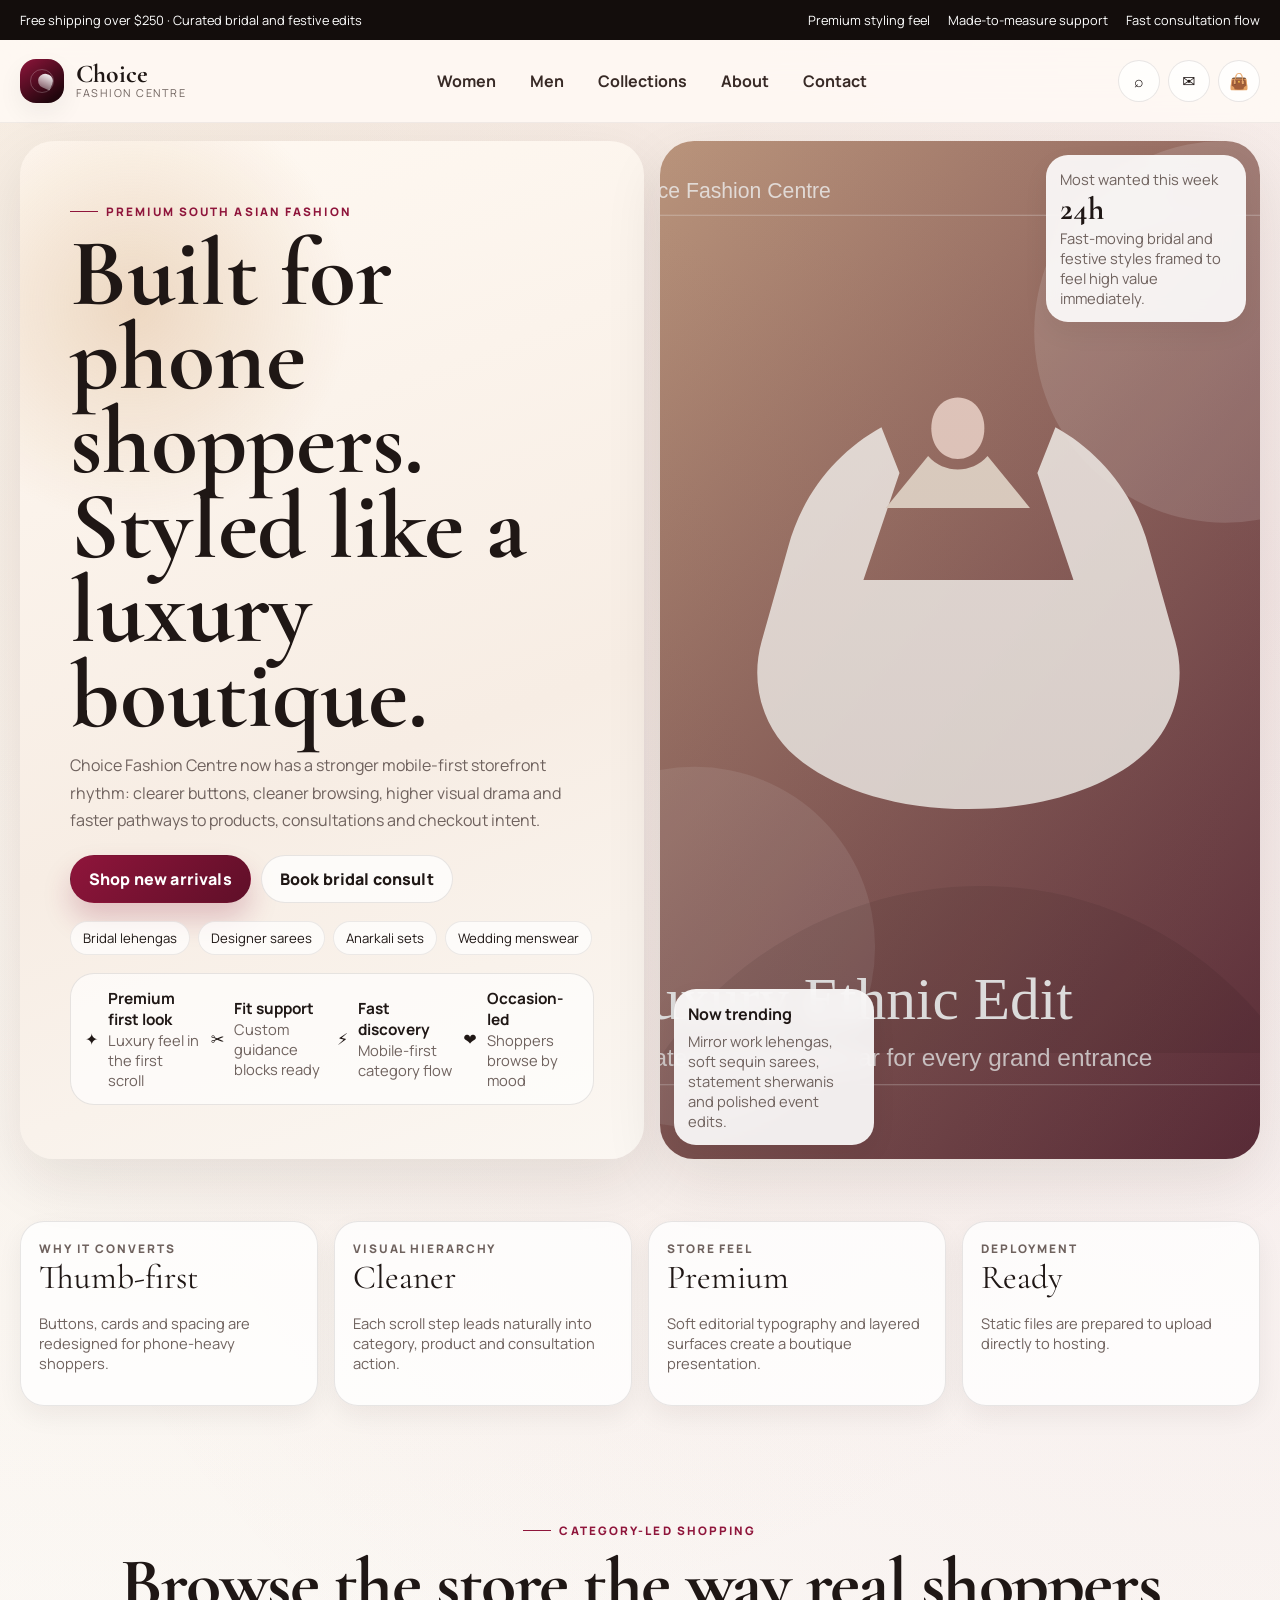
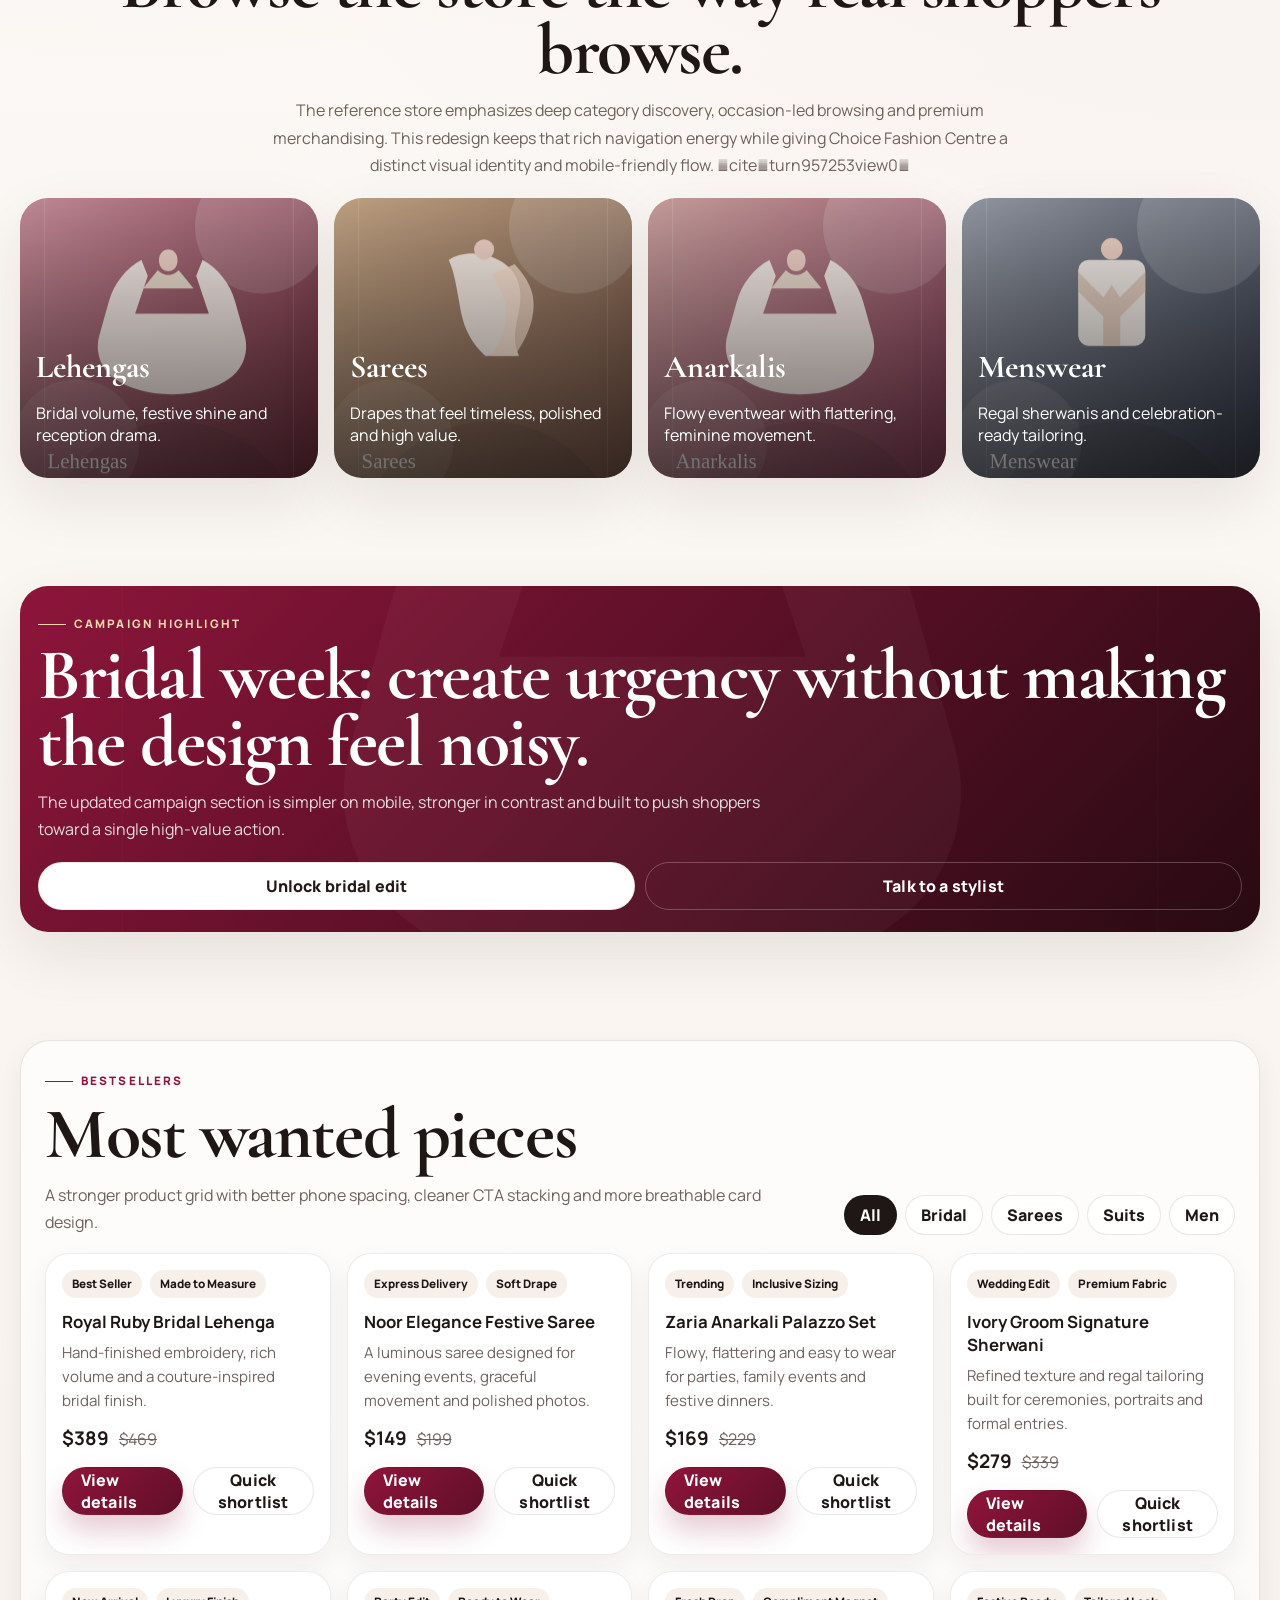
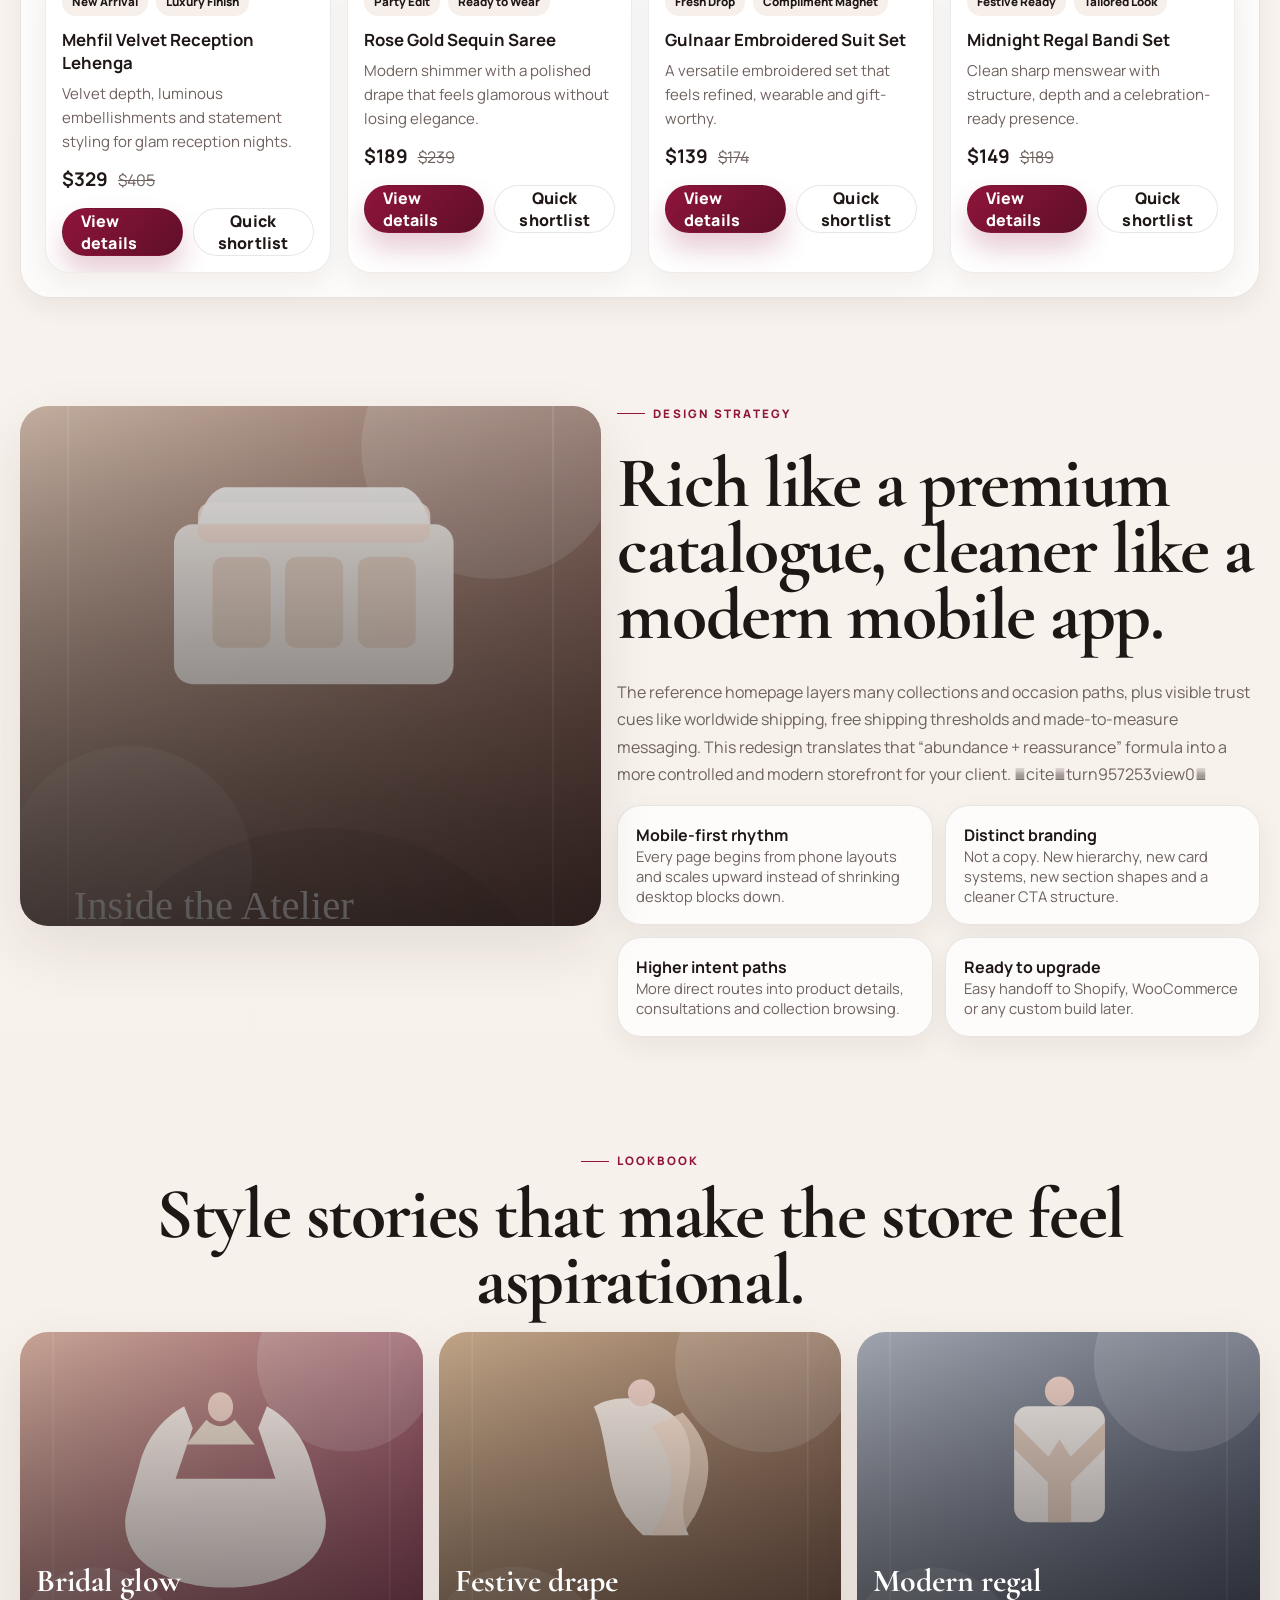
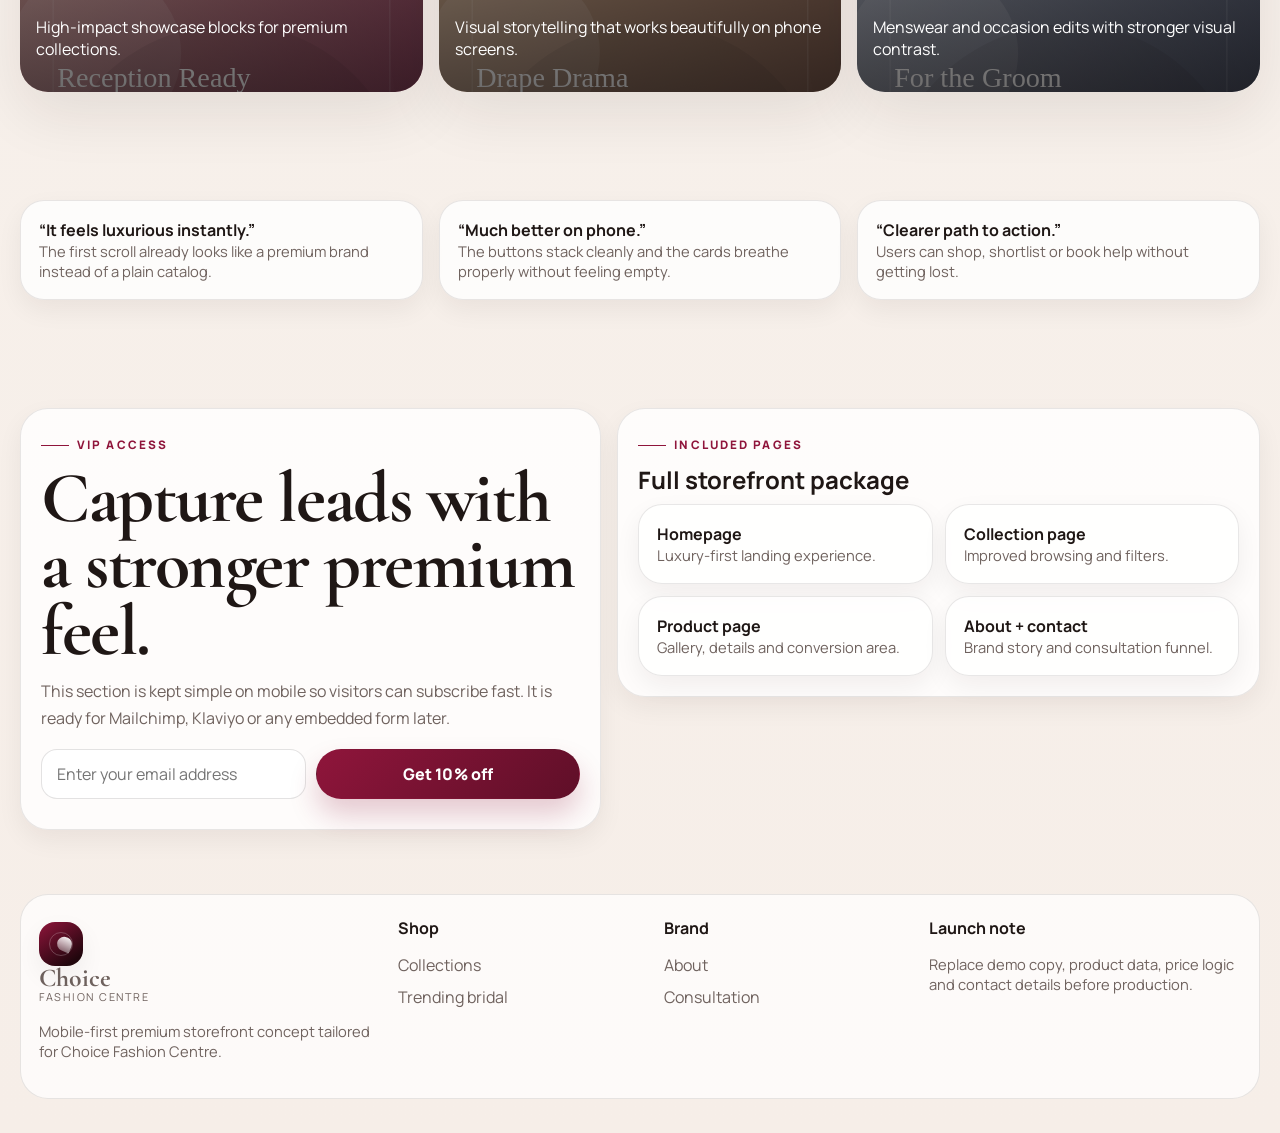
==== index.html @ cd20da33 "Add files via upload Initial layout" ====
<!DOCTYPE html>
<html lang="en">
<head>
  <meta charset="UTF-8">
  <meta name="viewport" content="width=device-width, initial-scale=1.0">
  <title>Choice Fashion Centre | Premium Occasion Wear</title>
  <meta name="description" content="Choice Fashion Centre premium mobile-first fashion storefront for bridal, festive, saree and menswear shopping.">
  <link rel="preconnect" href="https://fonts.googleapis.com">
  <link rel="preconnect" href="https://fonts.gstatic.com" crossorigin>
  <link href="https://fonts.googleapis.com/css2?family=Cormorant+Garamond:wght@500;600;700&family=Manrope:wght@400;500;700;800&display=swap" rel="stylesheet">
  <link rel="stylesheet" href="assets/css/styles.css">
</head>
<body>
  <div class="topbar">
    <div class="container topbar-inner">
      <div>Free shipping over $250 · Curated bridal and festive edits</div>
      <div class="topbar-items"><span>Premium styling feel</span><span>Made-to-measure support</span><span>Fast consultation flow</span></div>
    </div>
  </div>

  <header class="site-header">
    <div class="container navbar">
      <a class="brand" href="index.html">
        <div class="brand-mark"></div>
        <div class="brand-text"><strong>Choice</strong><span>Fashion Centre</span></div>
      </a>

      <nav class="nav-links">
        <div class="nav-item"><a href="pages/shop.html">Women</a></div>
        <div class="nav-item"><a href="pages/shop.html">Men</a></div>
        <div class="nav-item"><a href="pages/shop.html">Collections</a></div>
        <div class="nav-item"><a href="pages/about.html">About</a></div>
        <div class="nav-item"><a href="pages/contact.html">Contact</a></div>
      </nav>

      <div class="header-actions">
        <div class="header-desktop-actions">
          <a class="icon-btn" href="pages/shop.html" aria-label="Search">⌕</a>
          <a class="icon-btn" href="pages/contact.html" aria-label="Contact">✉</a>
          <a class="icon-btn" href="pages/shop.html" aria-label="Bag">👜</a>
        </div>
        <button class="icon-btn mobile-toggle" data-mobile-toggle aria-label="Menu">☰</button>
      </div>
    </div>
  </header>

  <div class="mobile-panel" data-mobile-panel>
    <div class="mobile-sheet">
      <div style="display:flex;justify-content:space-between;align-items:center;gap:12px;">
        <div class="brand-text"><strong>Choice</strong><span>Fashion Centre</span></div>
        <button class="icon-btn" data-mobile-close aria-label="Close">✕</button>
      </div>
      <a href="pages/shop.html">Shop all collections</a>
      <a href="pages/product.html?product=royal-ruby-lehenga">Trending bridal</a>
      <a href="pages/product.html?product=ivory-groom-sherwani">Menswear edit</a>
      <a href="pages/about.html">Our story</a>
      <a href="pages/contact.html">Book consultation</a>
      <div class="mobile-cta"><a class="btn btn-primary" href="pages/contact.html" style="width:100%;">Get styling help</a></div>
    </div>
  </div>

  <main>
    <section class="hero">
      <div class="container hero-wrap">
        <div class="hero-copy">
          <div class="eyebrow">Premium South Asian fashion</div>
          <h1>Built for phone shoppers. Styled like a luxury boutique.</h1>
          <p>Choice Fashion Centre now has a stronger mobile-first storefront rhythm: clearer buttons, cleaner browsing, higher visual drama and faster pathways to products, consultations and checkout intent.</p>
          <div class="hero-actions">
            <a class="btn btn-primary" href="pages/shop.html">Shop new arrivals</a>
            <a class="btn btn-secondary" href="pages/contact.html">Book bridal consult</a>
          </div>
          <div class="hero-tags">
            <span class="pill">Bridal lehengas</span>
            <span class="pill">Designer sarees</span>
            <span class="pill">Anarkali sets</span>
            <span class="pill">Wedding menswear</span>
          </div>
          <div class="trust-bar">
            <div class="trust-item"><div>✦</div><div><strong>Premium first look</strong><div class="small">Luxury feel in the first scroll</div></div></div>
            <div class="trust-item"><div>✂</div><div><strong>Fit support</strong><div class="small">Custom guidance blocks ready</div></div></div>
            <div class="trust-item"><div>⚡</div><div><strong>Fast discovery</strong><div class="small">Mobile-first category flow</div></div></div>
            <div class="trust-item"><div>❤</div><div><strong>Occasion-led</strong><div class="small">Shoppers browse by mood</div></div></div>
          </div>
        </div>

        <div class="hero-media">
          <div class="hero-floating float-right">
            <div class="small">Most wanted this week</div>
            <div class="kpi">24h</div>
            <div class="small">Fast-moving bridal and festive styles framed to feel high value immediately.</div>
          </div>
          <div class="hero-floating float-left">
            <strong>Now trending</strong>
            <div class="small" style="margin-top:6px;">Mirror work lehengas, soft sequin sarees, statement sherwanis and polished event edits.</div>
          </div>
        </div>
      </div>
    </section>

    <section class="section">
      <div class="container stats-grid">
        <article class="stat-card"><div class="label">Why it converts</div><div class="stat-value">Thumb-first</div><p class="small">Buttons, cards and spacing are redesigned for phone-heavy shoppers.</p></article>
        <article class="stat-card"><div class="label">Visual hierarchy</div><div class="stat-value">Cleaner</div><p class="small">Each scroll step leads naturally into category, product and consultation action.</p></article>
        <article class="stat-card"><div class="label">Store feel</div><div class="stat-value">Premium</div><p class="small">Soft editorial typography and layered surfaces create a boutique presentation.</p></article>
        <article class="stat-card"><div class="label">Deployment</div><div class="stat-value">Ready</div><p class="small">Static files are prepared to upload directly to hosting.</p></article>
      </div>
    </section>

    <section class="section">
      <div class="container center">
        <div class="eyebrow">Category-led shopping</div>
        <h2 class="section-title">Browse the store the way real shoppers browse.</h2>
        <p class="section-copy" style="margin-inline:auto;">The reference store emphasizes deep category discovery, occasion-led browsing and premium merchandising. This redesign keeps that rich navigation energy while giving Choice Fashion Centre a distinct visual identity and mobile-friendly flow. citeturn957253view0</p>
      </div>
      <div class="container category-grid" style="margin-top:18px;">
        <a class="category-card category-a" href="pages/product.html?product=royal-ruby-lehenga"><div class="overlay"></div><div class="content"><h3>Lehengas</h3><p>Bridal volume, festive shine and reception drama.</p></div></a>
        <a class="category-card category-b" href="pages/product.html?product=noor-elegance-saree"><div class="overlay"></div><div class="content"><h3>Sarees</h3><p>Drapes that feel timeless, polished and high value.</p></div></a>
        <a class="category-card category-c" href="pages/product.html?product=zaria-anarkali-set"><div class="overlay"></div><div class="content"><h3>Anarkalis</h3><p>Flowy eventwear with flattering, feminine movement.</p></div></a>
        <a class="category-card category-d" href="pages/product.html?product=ivory-groom-sherwani"><div class="overlay"></div><div class="content"><h3>Menswear</h3><p>Regal sherwanis and celebration-ready tailoring.</p></div></a>
      </div>
    </section>

    <section class="section">
      <div class="container promo-panel">
        <div class="eyebrow" style="color:#f4d6b1;">Campaign highlight</div>
        <h2 class="section-title">Bridal week: create urgency without making the design feel noisy.</h2>
        <p class="section-copy" style="color:rgba(255,255,255,.84);">The updated campaign section is simpler on mobile, stronger in contrast and built to push shoppers toward a single high-value action.</p>
        <div class="promo-actions">
          <a class="btn btn-secondary" href="pages/shop.html" style="background:#fff;color:#231815;">Unlock bridal edit</a>
          <a class="btn btn-ghost" href="pages/contact.html" style="border-color:rgba(255,255,255,.24);color:#fff;">Talk to a stylist</a>
        </div>
      </div>
    </section>

    <section class="section">
      <div class="container product-shell">
        <div class="product-toolbar">
          <div>
            <div class="eyebrow">Bestsellers</div>
            <h2 class="section-title">Most wanted pieces</h2>
            <p class="section-copy">A stronger product grid with better phone spacing, cleaner CTA stacking and more breathable card design.</p>
          </div>
          <div class="tabs">
            <button class="tab-btn active" data-tab="all">All</button>
            <button class="tab-btn" data-tab="bridal">Bridal</button>
            <button class="tab-btn" data-tab="sarees">Sarees</button>
            <button class="tab-btn" data-tab="salwar">Suits</button>
            <button class="tab-btn" data-tab="mens">Men</button>
          </div>
        </div>
        <div class="product-grid" data-product-grid></div>
      </div>
    </section>

    <section class="section">
      <div class="container story-grid">
        <div class="story-media"></div>
        <div class="story-copy">
          <div class="eyebrow">Design strategy</div>
          <h2 class="section-title">Rich like a premium catalogue, cleaner like a modern mobile app.</h2>
          <p class="section-copy">The reference homepage layers many collections and occasion paths, plus visible trust cues like worldwide shipping, free shipping thresholds and made-to-measure messaging. This redesign translates that “abundance + reassurance” formula into a more controlled and modern storefront for your client. citeturn957253view0</p>
          <div class="feature-list">
            <div class="feature-card"><strong>Mobile-first rhythm</strong><p class="small">Every page begins from phone layouts and scales upward instead of shrinking desktop blocks down.</p></div>
            <div class="feature-card"><strong>Distinct branding</strong><p class="small">Not a copy. New hierarchy, new card systems, new section shapes and a cleaner CTA structure.</p></div>
            <div class="feature-card"><strong>Higher intent paths</strong><p class="small">More direct routes into product details, consultations and collection browsing.</p></div>
            <div class="feature-card"><strong>Ready to upgrade</strong><p class="small">Easy handoff to Shopify, WooCommerce or any custom build later.</p></div>
          </div>
        </div>
      </div>
    </section>

    <section class="section">
      <div class="container center">
        <div class="eyebrow">Lookbook</div>
        <h2 class="section-title">Style stories that make the store feel aspirational.</h2>
      </div>
      <div class="container lookbook-grid" style="margin-top:18px;">
        <div class="lookbook-card lb-1"><div class="content"><h3>Bridal glow</h3><p>High-impact showcase blocks for premium collections.</p></div></div>
        <div class="lookbook-card lb-2"><div class="content"><h3>Festive drape</h3><p>Visual storytelling that works beautifully on phone screens.</p></div></div>
        <div class="lookbook-card lb-3"><div class="content"><h3>Modern regal</h3><p>Menswear and occasion edits with stronger visual contrast.</p></div></div>
      </div>
    </section>

    <section class="section">
      <div class="container testimonial-grid">
        <article class="testimonial"><strong>“It feels luxurious instantly.”</strong><p class="small">The first scroll already looks like a premium brand instead of a plain catalog.</p></article>
        <article class="testimonial"><strong>“Much better on phone.”</strong><p class="small">The buttons stack cleanly and the cards breathe properly without feeling empty.</p></article>
        <article class="testimonial"><strong>“Clearer path to action.”</strong><p class="small">Users can shop, shortlist or book help without getting lost.</p></article>
      </div>
    </section>

    <section class="section">
      <div class="container newsletter">
        <div class="newsletter-card">
          <div class="eyebrow">VIP access</div>
          <h2 class="section-title">Capture leads with a stronger premium feel.</h2>
          <p class="section-copy">This section is kept simple on mobile so visitors can subscribe fast. It is ready for Mailchimp, Klaviyo or any embedded form later.</p>
          <form class="input-row" data-fake-submit style="margin-top:16px;">
            <input type="email" placeholder="Enter your email address">
            <button class="btn btn-primary" type="submit">Get 10% off</button>
            <div class="small" data-note></div>
          </form>
        </div>
        <div class="contact-card">
          <div class="eyebrow">Included pages</div>
          <h3 style="font-size:1.5rem;margin:10px 0 8px;">Full storefront package</h3>
          <div class="feature-list">
            <div class="feature-card"><strong>Homepage</strong><p class="small">Luxury-first landing experience.</p></div>
            <div class="feature-card"><strong>Collection page</strong><p class="small">Improved browsing and filters.</p></div>
            <div class="feature-card"><strong>Product page</strong><p class="small">Gallery, details and conversion area.</p></div>
            <div class="feature-card"><strong>About + contact</strong><p class="small">Brand story and consultation funnel.</p></div>
          </div>
        </div>
      </div>
    </section>
  </main>

  <footer class="footer">
    <div class="container footer-shell">
      <div class="footer-grid">
        <div>
          <a class="brand" href="index.html"><div class="brand-mark"></div><div class="brand-text"><strong>Choice</strong><span>Fashion Centre</span></div></a>
          <p class="small" style="margin-top:12px;">Mobile-first premium storefront concept tailored for Choice Fashion Centre.</p>
        </div>
        <div><h4>Shop</h4><a href="pages/shop.html">Collections</a><a href="pages/product.html?product=royal-ruby-lehenga">Trending bridal</a></div>
        <div><h4>Brand</h4><a href="pages/about.html">About</a><a href="pages/contact.html">Consultation</a></div>
        <div><h4>Launch note</h4><p class="small">Replace demo copy, product data, price logic and contact details before production.</p></div>
      </div>
    </div>
  </footer>

  <nav class="mobile-bottom-nav">
    <a href="index.html" class="active"><span>⌂</span><span>Home</span></a>
    <a href="pages/shop.html"><span>◫</span><span>Shop</span></a>
    <a href="pages/contact.html"><span>✉</span><span>Consult</span></a>
    <a href="pages/product.html?product=royal-ruby-lehenga"><span>♡</span><span>Trending</span></a>
  </nav>

  <script src="assets/js/app.js"></script>
</body>
</html>
---- assets/css/styles.css ----
:root {
  --bg: #f8f3ee;
  --bg-2: #fffdfa;
  --paper: rgba(255,255,255,0.82);
  --paper-strong: #ffffff;
  --text: #1f1715;
  --muted: #6f625e;
  --line: rgba(31,23,21,0.1);
  --line-strong: rgba(31,23,21,0.16);
  --accent: #8f153b;
  --accent-deep: #5f0f28;
  --gold: #c58b4f;
  --gold-soft: #f3e3d1;
  --dark: #130d0c;
  --success: #1a7a55;
  --shadow: 0 22px 60px rgba(28, 18, 14, 0.09);
  --shadow-soft: 0 10px 26px rgba(28, 18, 14, 0.06);
  --radius: 28px;
  --radius-lg: 34px;
  --radius-sm: 18px;
  --container: 1240px;
}

* { box-sizing: border-box; }
html { scroll-behavior: smooth; }
body {
  margin: 0;
  font-family: 'Manrope', system-ui, sans-serif;
  color: var(--text);
  background:
    radial-gradient(circle at 10% 0%, rgba(197, 139, 79, 0.16), transparent 28%),
    radial-gradient(circle at 100% 10%, rgba(143, 21, 59, 0.08), transparent 26%),
    linear-gradient(180deg, #fffefc 0%, var(--bg) 52%, #f6eee8 100%);
}
a { color: inherit; text-decoration: none; }
img { max-width: 100%; display: block; }
button, input, select, textarea { font: inherit; }
button { color: inherit; }
input, select, textarea { outline: none; }

.container {
  width: min(calc(100% - 24px), var(--container));
  margin: 0 auto;
}
.section { padding: 28px 0; }
.page-hero { padding: 18px 0 32px; }
.page-shell { display: grid; gap: 22px; }
.center { text-align: center; }
.small { font-size: 0.92rem; color: var(--muted); }
.label { font-size: 0.74rem; letter-spacing: 0.16em; text-transform: uppercase; color: var(--muted); font-weight: 800; }
.eyebrow {
  display: inline-flex;
  align-items: center;
  gap: 8px;
  font-size: 0.73rem;
  letter-spacing: 0.18em;
  text-transform: uppercase;
  font-weight: 800;
  color: var(--accent);
}
.eyebrow::before {
  content: "";
  width: 28px;
  height: 1px;
  background: currentColor;
}
.section-title {
  margin: 12px 0 14px;
  font-family: 'Cormorant Garamond', serif;
  font-size: clamp(2.3rem, 9vw, 4.5rem);
  line-height: 0.92;
  letter-spacing: -0.02em;
}
.section-copy {
  margin: 0;
  color: var(--muted);
  line-height: 1.72;
  max-width: 760px;
}
.grid { display: grid; gap: 16px; }
.card {
  background: var(--paper);
  border: 1px solid var(--line);
  border-radius: var(--radius);
  box-shadow: var(--shadow-soft);
  backdrop-filter: blur(12px);
}
.btn, .icon-btn, .pill, .chip {
  display: inline-flex;
  align-items: center;
  justify-content: center;
  gap: 10px;
  border-radius: 999px;
  border: 1px solid transparent;
  transition: transform .2s ease, background .2s ease, border-color .2s ease, box-shadow .2s ease;
}
.btn {
  min-height: 48px;
  padding: 0 18px;
  font-weight: 800;
  letter-spacing: .01em;
}
.btn:hover, .icon-btn:hover { transform: translateY(-1px); }
.btn-primary {
  color: #fff;
  background: linear-gradient(135deg, var(--accent), var(--accent-deep));
  box-shadow: 0 16px 28px rgba(143, 21, 59, 0.22);
}
.btn-secondary {
  background: rgba(255,255,255,.74);
  border-color: var(--line);
}
.btn-ghost {
  background: transparent;
  border-color: var(--line);
}
.icon-btn {
  width: 42px;
  height: 42px;
  background: rgba(255,255,255,.72);
  border-color: var(--line);
}
.pill, .chip {
  min-height: 34px;
  padding: 0 12px;
  font-size: 0.82rem;
  background: rgba(255,255,255,.7);
  border: 1px solid rgba(31,23,21,0.08);
}
.chip.active, .tab-btn.active {
  background: var(--text);
  color: #fff;
  border-color: transparent;
}
.topbar {
  background: var(--dark);
  color: #fff;
  font-size: .8rem;
}
.topbar-inner {
  min-height: 40px;
  display: flex;
  align-items: center;
  justify-content: center;
  text-align: center;
}
.topbar-items { display: none; }
.site-header {
  position: sticky;
  top: 0;
  z-index: 50;
  backdrop-filter: blur(18px);
  background: rgba(255, 250, 245, 0.86);
  border-bottom: 1px solid rgba(31,23,21,0.06);
}
.navbar {
  min-height: 72px;
  display: grid;
  grid-template-columns: auto auto;
  justify-content: space-between;
  gap: 14px;
  align-items: center;
}
.brand {
  display: flex;
  align-items: center;
  gap: 12px;
}
.brand-mark {
  width: 44px;
  aspect-ratio: 1;
  border-radius: 16px;
  background: linear-gradient(145deg, var(--accent), #21060d 84%);
  position: relative;
  box-shadow: var(--shadow-soft);
}
.brand-mark::before, .brand-mark::after {
  content: "";
  position: absolute;
}
.brand-mark::before {
  inset: 10px;
  border-radius: 12px;
  border: 1px solid rgba(255,255,255,.22);
}
.brand-mark::after {
  inset: 15px 11px 15px 18px;
  border-radius: 999px 999px 8px 999px;
  background: linear-gradient(180deg, rgba(255,255,255,.92), rgba(255,255,255,.4));
  transform: rotate(25deg);
}
.brand-text strong {
  display: block;
  font-family: 'Cormorant Garamond', serif;
  font-size: 1.6rem;
  line-height: .9;
}
.brand-text span {
  display: block;
  font-size: 0.68rem;
  text-transform: uppercase;
  letter-spacing: .16em;
  color: var(--muted);
}
.nav-links, .header-desktop-actions { display: none; }
.header-actions {
  display: flex;
  align-items: center;
  gap: 8px;
}
.mobile-toggle { display: inline-flex; }

.mobile-panel {
  position: fixed;
  inset: 0;
  background: rgba(19, 13, 12, 0.45);
  opacity: 0;
  pointer-events: none;
  transition: .22s ease;
  z-index: 70;
}
.mobile-panel.open {
  opacity: 1;
  pointer-events: auto;
}
.mobile-sheet {
  margin-left: auto;
  width: min(88vw, 380px);
  min-height: 100%;
  background: #fffaf6;
  padding: 20px;
  display: grid;
  align-content: start;
  gap: 12px;
  transform: translateX(100%);
  transition: .22s ease;
  box-shadow: -18px 0 40px rgba(0,0,0,.12);
}
.mobile-panel.open .mobile-sheet { transform: translateX(0); }
.mobile-sheet a {
  padding: 14px 14px;
  border-radius: 16px;
  background: rgba(255,255,255,.7);
  border: 1px solid var(--line);
  font-weight: 700;
}
.mobile-cta {
  margin-top: 8px;
  padding-top: 10px;
  border-top: 1px solid var(--line);
}

.hero {
  padding: 18px 0 8px;
}
.hero-wrap {
  display: grid;
  gap: 16px;
}
.hero-copy, .hero-media {
  border-radius: var(--radius-lg);
  box-shadow: var(--shadow);
  overflow: hidden;
  position: relative;
}
.hero-copy {
  background:
    radial-gradient(circle at 18% 16%, rgba(197, 139, 79, 0.28), transparent 22%),
    linear-gradient(160deg, #fff9f2 0%, #f7ede4 60%, #fbf7f2 100%);
  padding: 22px 18px 22px;
}
.hero-copy h1 {
  margin: 12px 0 14px;
  font-family: 'Cormorant Garamond', serif;
  font-size: clamp(2.8rem, 13vw, 6rem);
  line-height: .88;
}
.hero-copy p { margin: 0; color: var(--muted); line-height: 1.72; }
.hero-actions {
  display: grid;
  gap: 10px;
  margin-top: 20px;
}
.hero-actions .btn { width: 100%; }
.hero-tags {
  display: flex;
  gap: 8px;
  flex-wrap: wrap;
  margin-top: 18px;
}
.hero-media {
  min-height: 420px;
  background: linear-gradient(180deg, rgba(17,11,10,0.08), rgba(17,11,10,0.16)), url('../img/hero-model.svg') center/cover;
}
.hero-floating {
  position: absolute;
  background: rgba(255,255,255,.9);
  border-radius: 22px;
  padding: 14px;
  max-width: 200px;
  box-shadow: var(--shadow-soft);
  backdrop-filter: blur(10px);
}
.float-left { left: 14px; bottom: 14px; }
.float-right { right: 14px; top: 14px; }
.kpi {
  font-family: 'Cormorant Garamond', serif;
  font-weight: 700;
  font-size: 2rem;
}
.trust-bar {
  margin-top: 18px;
  display: grid;
  gap: 10px;
  background: rgba(255,255,255,.64);
  border: 1px solid var(--line);
  border-radius: 24px;
  padding: 14px;
}
.trust-item {
  display: flex;
  align-items: center;
  gap: 10px;
}
.trust-item strong { display: block; font-size: .96rem; }

.stats-grid, .usp-grid, .editorial-grid, .testimonial-grid, .service-grid, .contact-grid, .story-grid, .newsletter, .lookbook-grid, .category-grid, .footer-grid, .product-grid, .collection-grid, .about-grid {
  display: grid;
  gap: 16px;
}

.stat-card, .service-card, .editorial-card, .testimonial, .contact-item, .feature-card, .info-card {
  background: rgba(255,255,255,.78);
  border: 1px solid var(--line);
  border-radius: 24px;
  padding: 18px;
  box-shadow: var(--shadow-soft);
}
.stat-card h3, .service-card h3, .editorial-card h3, .feature-card h3 { margin: 0 0 8px; }
.stat-value {
  font-family: 'Cormorant Garamond', serif;
  font-size: 2.1rem;
  margin-bottom: 8px;
}

.category-card, .collection-card, .lookbook-card, .promo-panel, .story-media, .about-media, .contact-visual {
  position: relative;
  overflow: hidden;
  border-radius: 28px;
  box-shadow: var(--shadow);
}
.category-card {
  min-height: 280px;
  color: #fff;
}
.category-card .overlay, .lookbook-card::after, .collection-image::after, .story-media::after, .about-media::after, .contact-visual::after {
  content: "";
  position: absolute;
  inset: 0;
  background: linear-gradient(180deg, rgba(10,8,8,0.04), rgba(10,8,8,0.6));
}
.category-card .content, .collection-card .content {
  position: absolute;
  inset: auto 16px 16px 16px;
  z-index: 1;
}
.category-card h3, .lookbook-card h3 {
  margin: 0 0 6px;
  font-family: 'Cormorant Garamond', serif;
  font-size: 2rem;
}
.category-a { background: url('../img/cat-lehenga.svg') center/cover; }
.category-b { background: url('../img/cat-saree.svg') center/cover; }
.category-c { background: url('../img/cat-anarkali.svg') center/cover; }
.category-d { background: url('../img/cat-mens.svg') center/cover; }

.promo-panel {
  padding: 22px 18px;
  background: linear-gradient(135deg, rgba(143,21,59,.96), rgba(39,10,18,.96)), url('../img/banner-texture.svg') center/cover;
  color: #fff;
}
.promo-panel .section-title { margin-top: 10px; }
.promo-actions {
  display: grid;
  gap: 10px;
  margin-top: 18px;
}
.promo-actions .btn { width: 100%; }

.product-shell {
  background: rgba(255,255,255,.68);
  border: 1px solid var(--line);
  border-radius: 30px;
  padding: 16px;
  box-shadow: var(--shadow-soft);
}
.product-toolbar {
  display: grid;
  gap: 14px;
  margin-bottom: 16px;
}
.tabs {
  display: flex;
  gap: 8px;
  overflow-x: auto;
  padding-bottom: 2px;
  scrollbar-width: none;
}
.tabs::-webkit-scrollbar { display: none; }
.tab-btn {
  border: 1px solid var(--line);
  background: rgba(255,255,255,.8);
  border-radius: 999px;
  min-height: 40px;
  padding: 0 15px;
  font-weight: 800;
  white-space: nowrap;
}
.product-card {
  background: #fff;
  border-radius: 24px;
  overflow: hidden;
  border: 1px solid rgba(31,23,21,.08);
  box-shadow: var(--shadow-soft);
}
.product-card:hover { transform: translateY(-3px); }
.product-image {
  aspect-ratio: .82;
  background-size: cover;
  background-position: center;
}
.product-body { padding: 16px; }
.product-body h3 { margin: 0 0 8px; font-size: 1.05rem; }
.product-meta {
  color: var(--muted);
  line-height: 1.6;
  font-size: .94rem;
}
.badge-row {
  display: flex;
  gap: 8px;
  flex-wrap: wrap;
  margin-bottom: 12px;
}
.badge {
  display: inline-flex;
  align-items: center;
  min-height: 28px;
  padding: 0 10px;
  border-radius: 999px;
  background: #f7f0ea;
  font-size: .73rem;
  font-weight: 800;
}
.price-row {
  display: flex;
  align-items: baseline;
  gap: 10px;
  margin: 12px 0 16px;
}
.price-row strong { font-size: 1.18rem; }
.price-row span { color: var(--muted); text-decoration: line-through; }
.card-actions {
  display: grid;
  gap: 10px;
}
.card-actions .btn, .card-actions a { width: 100%; }

.collection-card {
  background: #fff;
  border: 1px solid var(--line);
}
.collection-image {
  position: relative;
  min-height: 260px;
  background-size: cover;
  background-position: center;
}
.collection-image > * { position: relative; z-index: 1; }
.collection-card .product-body {
  display: grid;
  gap: 8px;
}

.story-media {
  min-height: 340px;
  background: linear-gradient(180deg, rgba(20,12,10,0.04), rgba(20,12,10,0.22)), url('../img/story-showroom.svg') center/cover;
}
.about-media {
  min-height: 360px;
  background: linear-gradient(180deg, rgba(20,12,10,0.06), rgba(20,12,10,0.24)), url('../img/about-fashion.svg') center/cover;
}
.contact-visual {
  min-height: 320px;
  background: linear-gradient(180deg, rgba(20,12,10,0.08), rgba(20,12,10,0.28)), url('../img/look-2.svg') center/cover;
}
.story-copy, .about-copy { display: grid; gap: 16px; align-content: start; }
.feature-list { display: grid; gap: 12px; }
.feature-card p, .testimonial p, .service-card p { margin: 0; }

.lookbook-card { min-height: 360px; color: #fff; }
.lookbook-card .content {
  position: absolute;
  left: 16px;
  right: 16px;
  bottom: 16px;
  z-index: 1;
}
.lb-1 { background: url('../img/look-1.svg') center/cover; }
.lb-2 { background: url('../img/look-2.svg') center/cover; }
.lb-3 { background: url('../img/look-3.svg') center/cover; }

.newsletter-card, .contact-card, .checkout-card {
  background: rgba(255,255,255,.82);
  border: 1px solid var(--line);
  border-radius: 28px;
  padding: 20px;
  box-shadow: var(--shadow-soft);
}
.input-row, .form-stack { display: grid; gap: 10px; }
.input-row input, .form-stack input, .form-stack textarea, .form-stack select {
  width: 100%;
  min-height: 50px;
  border-radius: 16px;
  border: 1px solid rgba(31,23,21,.12);
  background: #fff;
  padding: 0 15px;
}
.form-stack textarea {
  min-height: 132px;
  padding: 14px 15px;
  resize: vertical;
}
.contact-list { display: grid; gap: 12px; }
.contact-item strong { display: block; margin-bottom: 8px; }

.footer {
  padding: 10px 0 92px;
  color: var(--muted);
}
.footer-shell {
  background: rgba(255,255,255,.72);
  border: 1px solid var(--line);
  border-radius: 28px;
  padding: 22px 18px;
}
.footer-grid h4 { margin: 0 0 10px; color: var(--text); }
.footer-grid a { display: block; padding: 5px 0; }

.mobile-bottom-nav {
  position: fixed;
  left: 12px;
  right: 12px;
  bottom: 12px;
  z-index: 45;
  display: grid;
  grid-template-columns: repeat(4, 1fr);
  gap: 8px;
  padding: 8px;
  border-radius: 22px;
  background: rgba(255,255,255,.92);
  border: 1px solid var(--line);
  backdrop-filter: blur(14px);
  box-shadow: var(--shadow);
}
.mobile-bottom-nav a {
  display: grid;
  justify-items: center;
  gap: 2px;
  font-size: .7rem;
  color: var(--muted);
  padding: 6px 0;
}
.mobile-bottom-nav span:first-child { font-size: 1rem; }
.mobile-bottom-nav a.active { color: var(--accent); font-weight: 800; }

.product-page {
  display: grid;
  gap: 18px;
}
.product-gallery, .gallery-main, .gallery-row, .gallery-thumb { width: 100%; }
.gallery-main {
  min-height: 420px;
  border-radius: 28px;
  background-size: cover;
  background-position: center;
  box-shadow: var(--shadow);
}
.gallery-row {
  display: grid;
  grid-template-columns: repeat(3, 1fr);
  gap: 10px;
  margin-top: 10px;
}
.gallery-thumb {
  min-height: 110px;
  border-radius: 18px;
  background-size: cover;
  background-position: center;
}
.rating {
  display: inline-flex;
  align-items: center;
  gap: 8px;
  min-height: 36px;
  padding: 0 12px;
  border-radius: 999px;
  background: var(--gold-soft);
  color: #6a431c;
  font-weight: 800;
}
.table-like {
  width: 100%;
  border-collapse: collapse;
  margin-top: 16px;
  background: rgba(255,255,255,.7);
  border: 1px solid var(--line);
  border-radius: 18px;
  overflow: hidden;
}
.table-like th, .table-like td {
  text-align: left;
  padding: 12px 14px;
  border-bottom: 1px solid var(--line);
  font-size: .94rem;
}
.table-like th { color: var(--muted); width: 34%; }
.table-like tr:last-child th, .table-like tr:last-child td { border-bottom: 0; }
.qty-row {
  display: grid;
  gap: 10px;
  margin-top: 16px;
}
.qty-box {
  display: inline-grid;
  grid-template-columns: 44px 68px 44px;
  overflow: hidden;
  border-radius: 999px;
  border: 1px solid var(--line-strong);
  width: fit-content;
  background: #fff;
}
.qty-box button, .qty-box input {
  border: 0;
  background: transparent;
  height: 46px;
  text-align: center;
}
.flash-note {
  margin-top: 14px;
  background: rgba(255,255,255,.76);
  border: 1px dashed rgba(31,23,21,.14);
  border-radius: 18px;
  padding: 12px 14px;
  color: var(--muted);
}

@media (min-width: 640px) {
  .container { width: min(calc(100% - 34px), var(--container)); }
  .section { padding: 38px 0; }
  .hero-actions, .promo-actions, .card-actions, .input-row { grid-template-columns: repeat(2, minmax(0,1fr)); }
  .stats-grid, .service-grid { grid-template-columns: repeat(2, minmax(0,1fr)); }
  .category-grid, .collection-grid, .lookbook-grid, .testimonial-grid, .product-grid { grid-template-columns: repeat(2, minmax(0,1fr)); }
  .newsletter, .contact-grid, .about-grid, .story-grid { grid-template-columns: repeat(2, minmax(0,1fr)); align-items: start; }
  .feature-list, .usp-grid, .editorial-grid { grid-template-columns: repeat(2, minmax(0,1fr)); }
  .product-toolbar { grid-template-columns: 1fr auto; align-items: end; }
  .qty-row { grid-template-columns: auto 1fr 1fr; align-items: center; }
}

@media (min-width: 900px) {
  .topbar-inner { justify-content: space-between; text-align: left; }
  .topbar-items { display: flex; gap: 18px; flex-wrap: wrap; }
  .section { padding: 54px 0; }
  .page-hero { padding: 26px 0 40px; }
  .navbar { min-height: 82px; grid-template-columns: auto 1fr auto; }
  .nav-links {
    display: flex;
    align-items: center;
    justify-content: center;
    gap: 18px;
    flex-wrap: wrap;
  }
  .nav-item {
    position: relative;
    padding: 12px 8px;
    font-weight: 700;
    color: #382a26;
  }
  .header-desktop-actions { display: flex; gap: 8px; }
  .mobile-toggle { display: none; }
  .hero-wrap { grid-template-columns: 1.02fr .98fr; align-items: stretch; }
  .hero-copy { padding: 36px 34px; min-height: 620px; }
  .hero-media { min-height: 620px; }
  .hero-actions { grid-template-columns: auto auto; justify-content: start; }
  .trust-bar { grid-template-columns: repeat(4, 1fr); }
  .stats-grid { grid-template-columns: repeat(4, 1fr); }
  .usp-grid, .editorial-grid, .collection-grid { grid-template-columns: repeat(3, minmax(0,1fr)); }
  .category-grid { grid-template-columns: repeat(4, minmax(0,1fr)); }
  .product-grid { grid-template-columns: repeat(4, minmax(0,1fr)); }
  .lookbook-grid, .testimonial-grid { grid-template-columns: repeat(3, minmax(0,1fr)); }
  .story-grid, .about-grid, .newsletter { grid-template-columns: .95fr 1.05fr; }
  .contact-grid { grid-template-columns: .88fr 1.12fr; }
  .footer { padding-bottom: 34px; }
  .footer-grid { grid-template-columns: 1.1fr .8fr .8fr 1fr; }
  .mobile-bottom-nav { display: none; }
}

@media (min-width: 1200px) {
  .hero-copy { padding: 54px 50px; }
  .hero-copy h1 { max-width: 10.2ch; }
  .story-media, .about-media { min-height: 520px; }
  .contact-visual { min-height: 460px; }
  .product-shell { padding: 24px; }
}
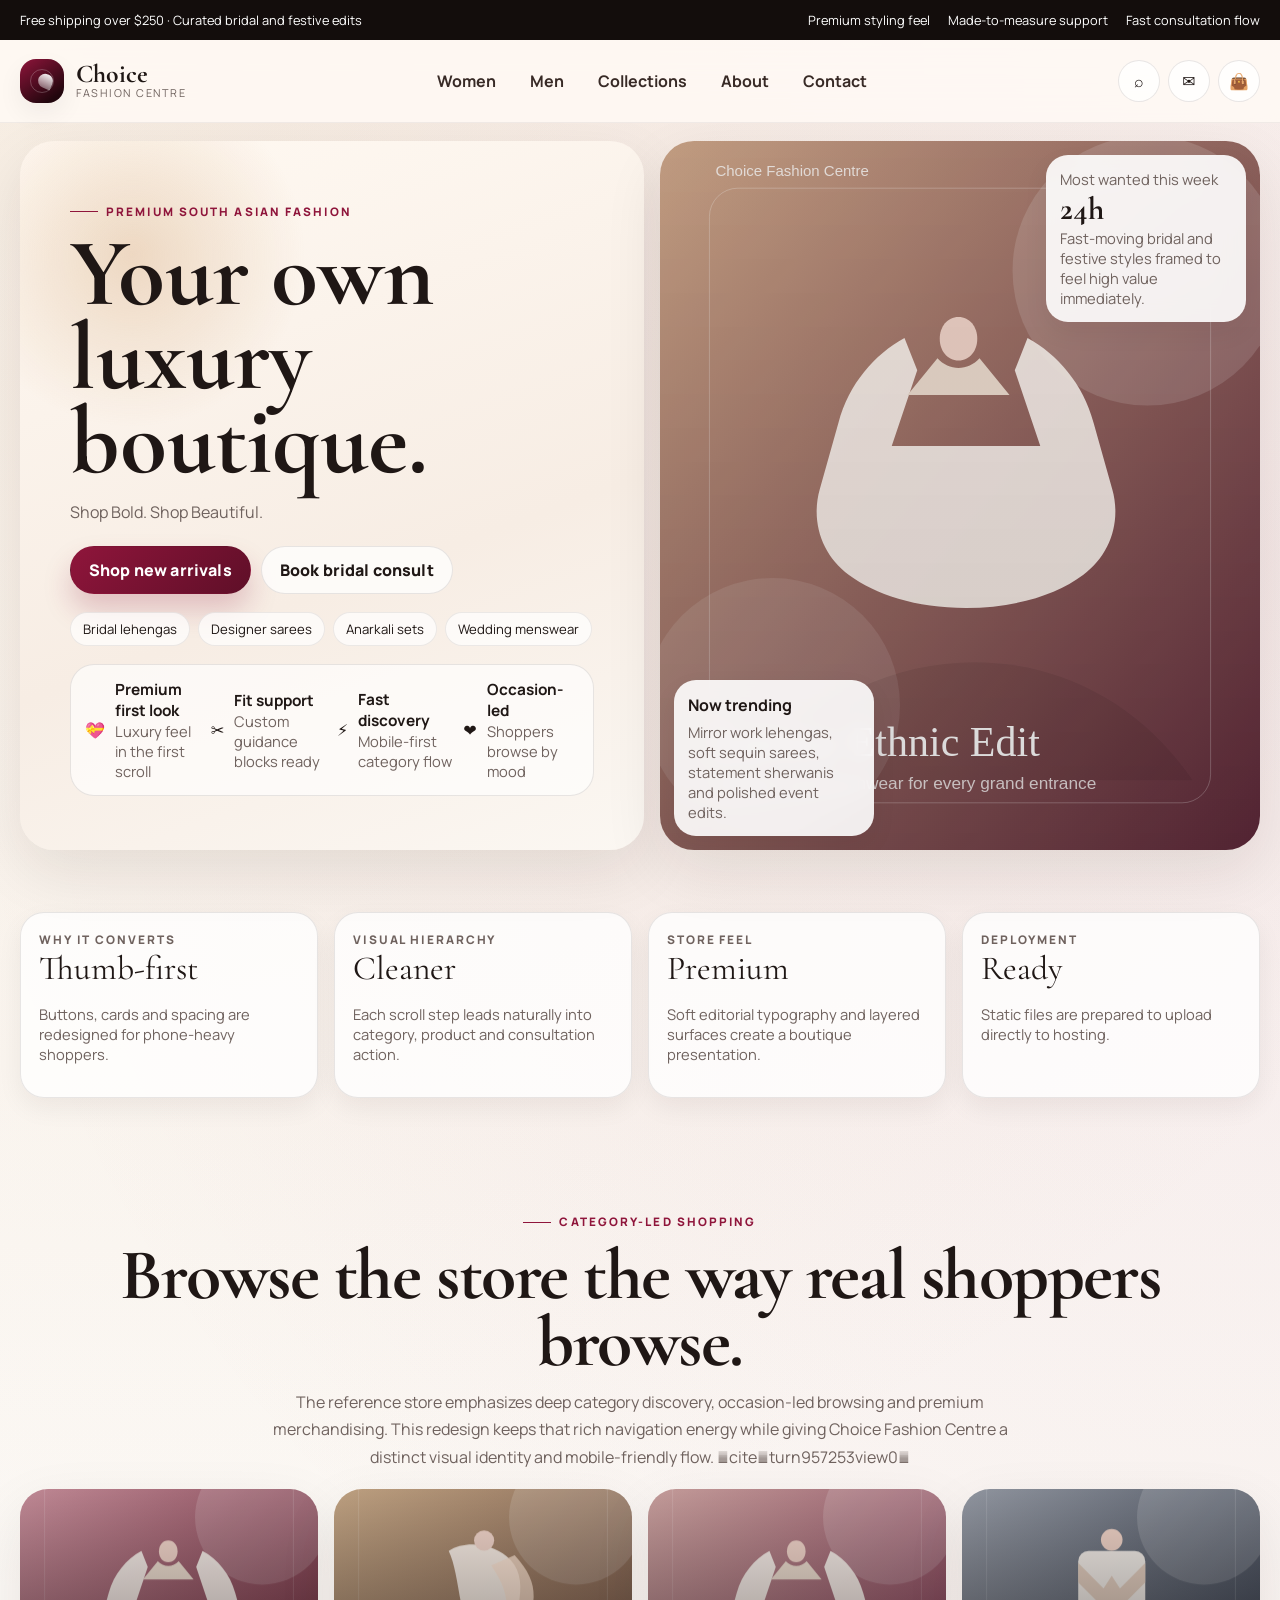
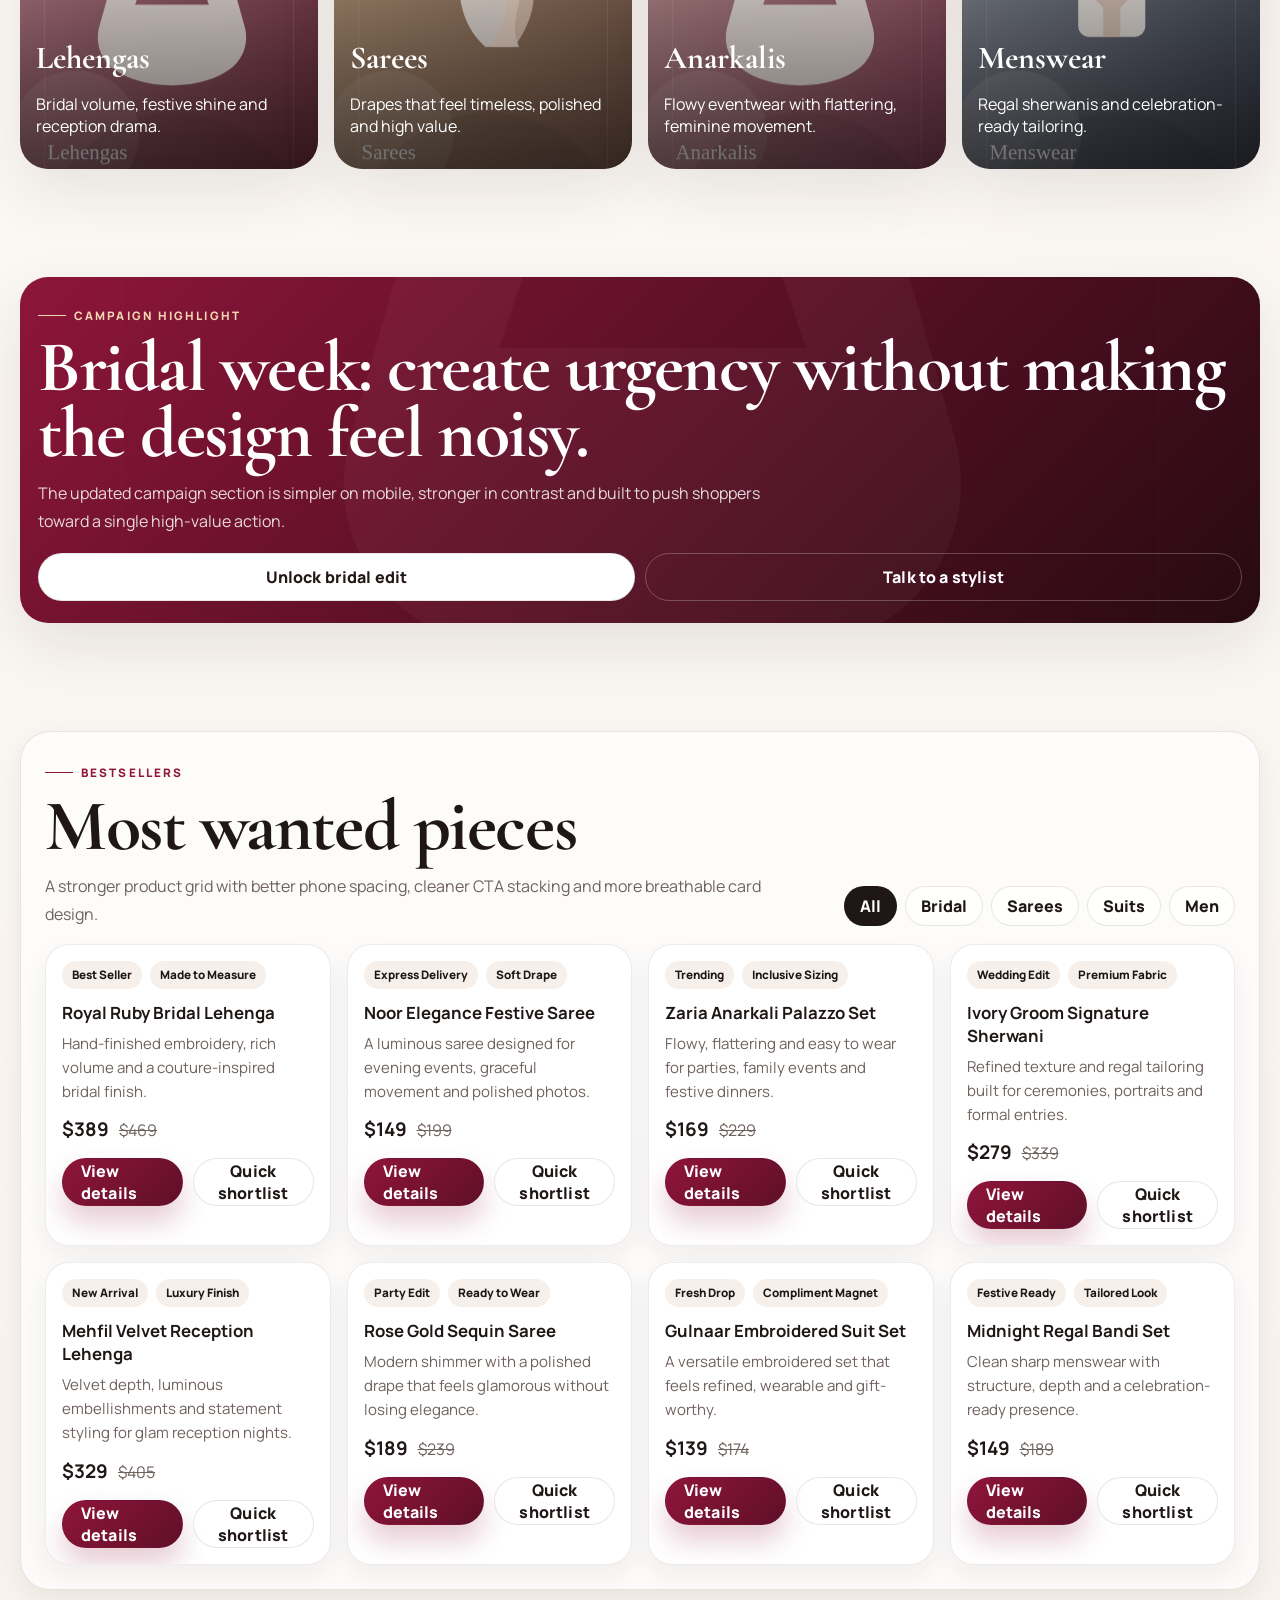
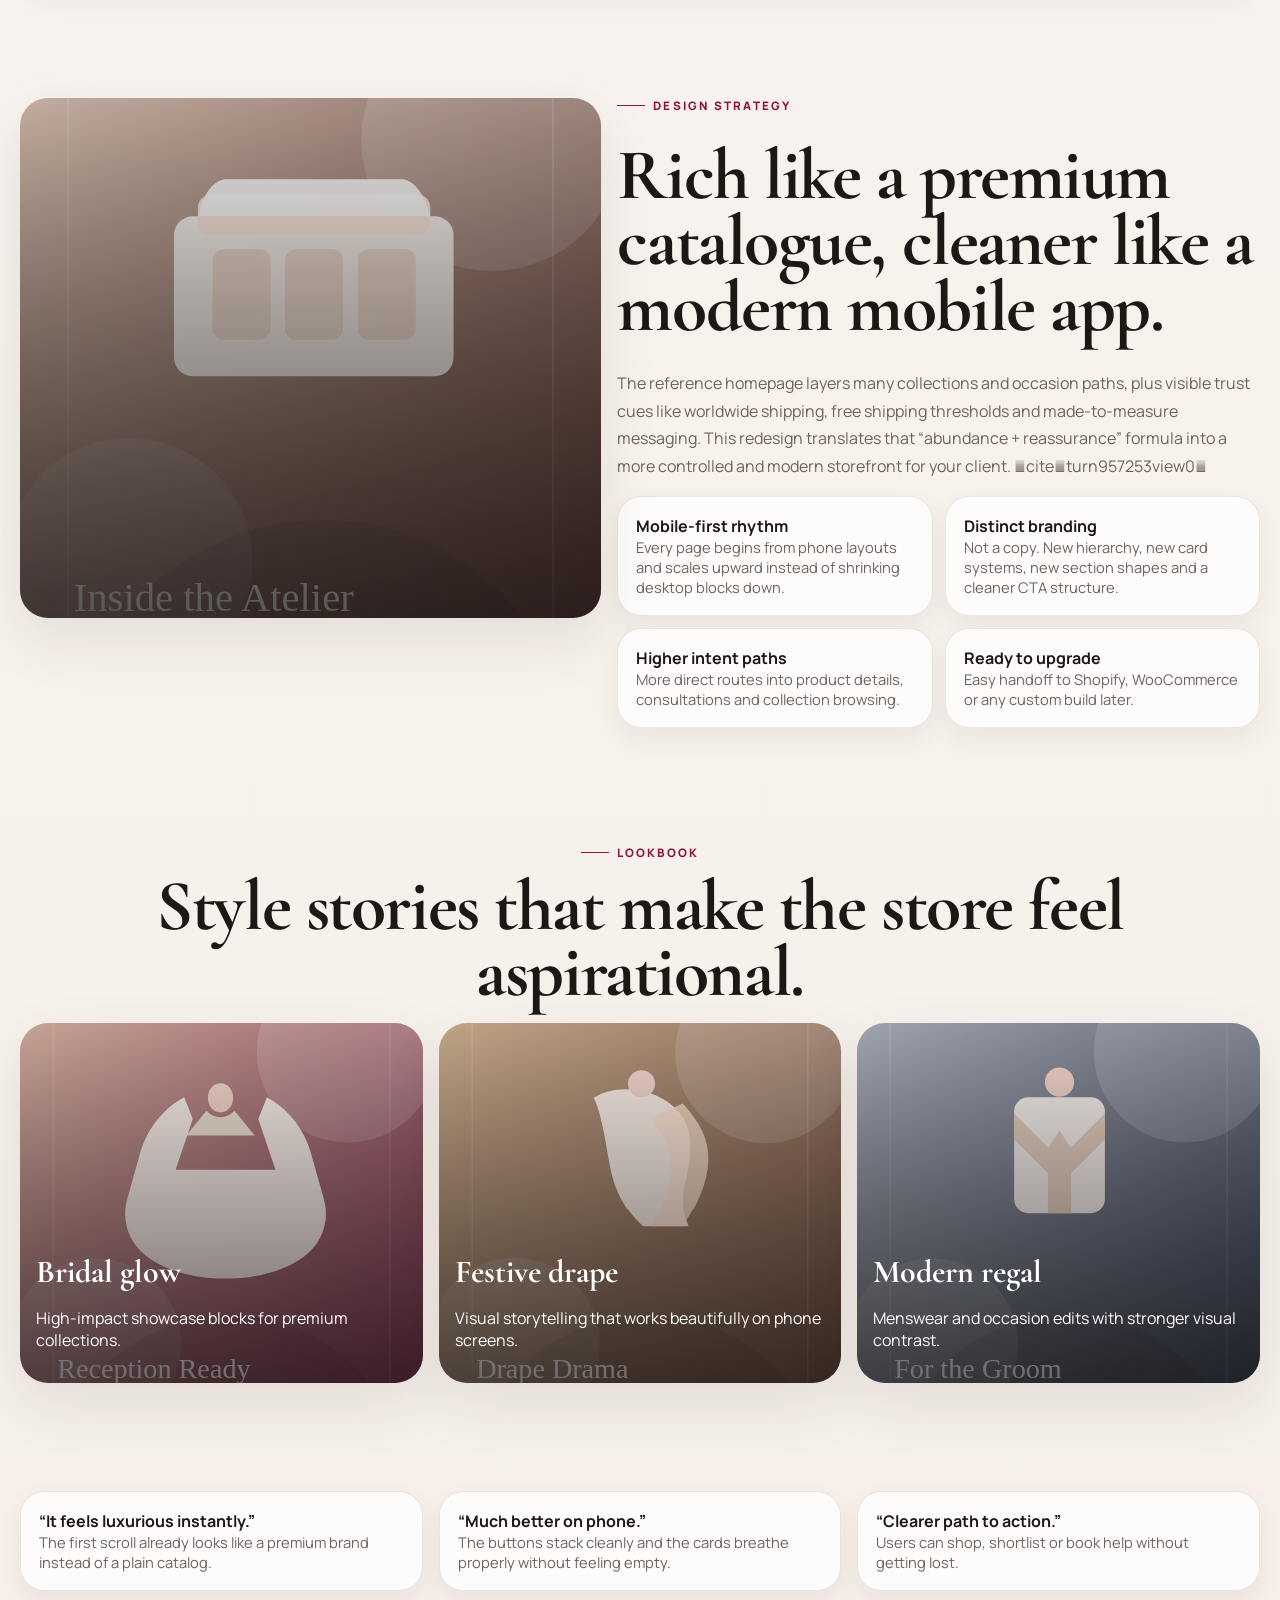
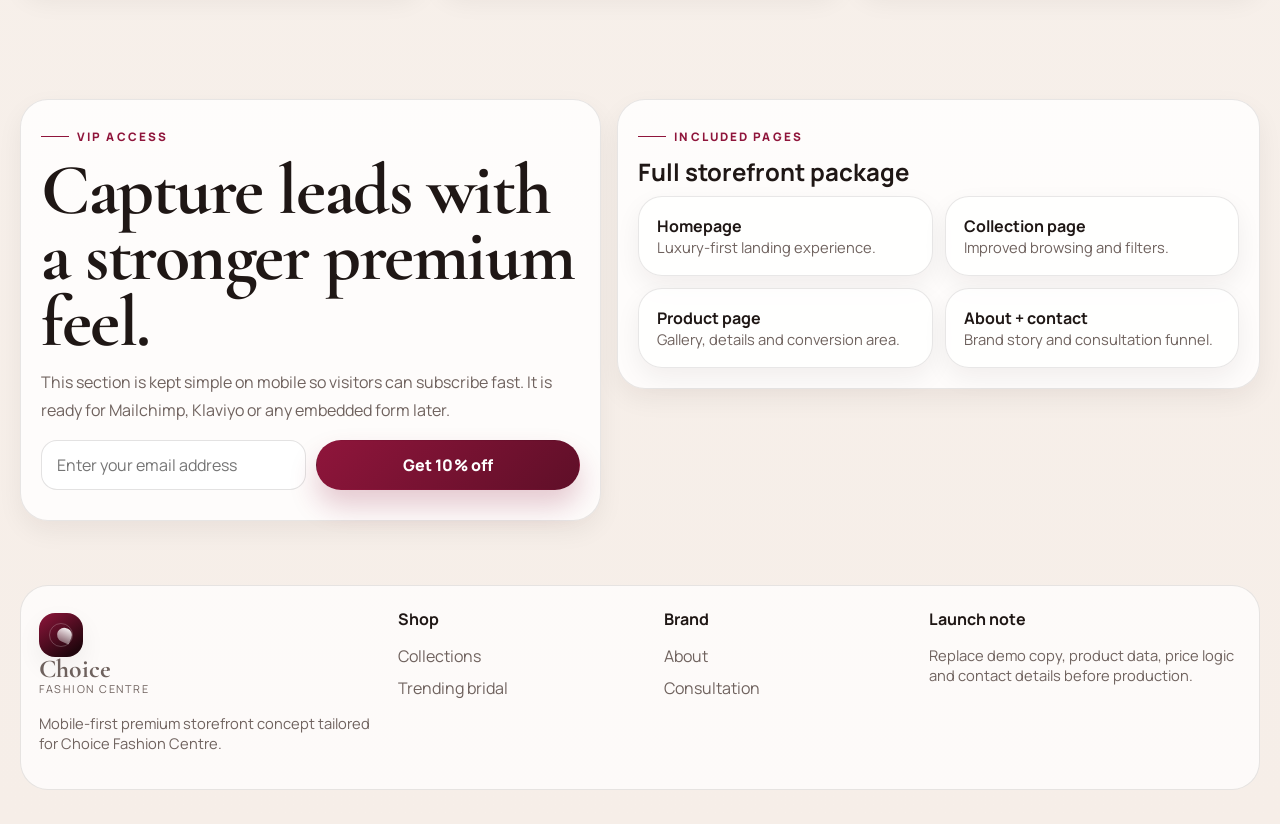
==== commit 934203dd: "Add files via upload" ====
--- a/index.html
+++ b/index.html
@@ -1,20 +1,26 @@
 <!DOCTYPE html>
 <html lang="en">
+
 <head>
   <meta charset="UTF-8">
   <meta name="viewport" content="width=device-width, initial-scale=1.0">
   <title>Choice Fashion Centre | Premium Occasion Wear</title>
-  <meta name="description" content="Choice Fashion Centre premium mobile-first fashion storefront for bridal, festive, saree and menswear shopping.">
+  <meta name="description"
+    content="Choice Fashion Centre premium mobile-first fashion storefront for bridal, festive, saree and menswear shopping.">
   <link rel="preconnect" href="https://fonts.googleapis.com">
   <link rel="preconnect" href="https://fonts.gstatic.com" crossorigin>
-  <link href="https://fonts.googleapis.com/css2?family=Cormorant+Garamond:wght@500;600;700&family=Manrope:wght@400;500;700;800&display=swap" rel="stylesheet">
+  <link
+    href="https://fonts.googleapis.com/css2?family=Cormorant+Garamond:wght@500;600;700&family=Manrope:wght@400;500;700;800&display=swap"
+    rel="stylesheet">
   <link rel="stylesheet" href="assets/css/styles.css">
 </head>
+
 <body>
   <div class="topbar">
     <div class="container topbar-inner">
       <div>Free shipping over $250 · Curated bridal and festive edits</div>
-      <div class="topbar-items"><span>Premium styling feel</span><span>Made-to-measure support</span><span>Fast consultation flow</span></div>
+      <div class="topbar-items"><span>Premium styling feel</span><span>Made-to-measure support</span><span>Fast
+          consultation flow</span></div>
     </div>
   </div>
 
@@ -55,7 +61,8 @@
       <a href="pages/product.html?product=ivory-groom-sherwani">Menswear edit</a>
       <a href="pages/about.html">Our story</a>
       <a href="pages/contact.html">Book consultation</a>
-      <div class="mobile-cta"><a class="btn btn-primary" href="pages/contact.html" style="width:100%;">Get styling help</a></div>
+      <div class="mobile-cta"><a class="btn btn-primary" href="pages/contact.html" style="width:100%;">Get styling
+          help</a></div>
     </div>
   </div>
 
@@ -64,8 +71,8 @@
       <div class="container hero-wrap">
         <div class="hero-copy">
           <div class="eyebrow">Premium South Asian fashion</div>
-          <h1>Built for phone shoppers. Styled like a luxury boutique.</h1>
-          <p>Choice Fashion Centre now has a stronger mobile-first storefront rhythm: clearer buttons, cleaner browsing, higher visual drama and faster pathways to products, consultations and checkout intent.</p>
+          <h1>Your own luxury boutique.</h1>
+          <p>Shop Bold. Shop Beautiful.</p>
           <div class="hero-actions">
             <a class="btn btn-primary" href="pages/shop.html">Shop new arrivals</a>
             <a class="btn btn-secondary" href="pages/contact.html">Book bridal consult</a>
@@ -77,10 +84,30 @@
             <span class="pill">Wedding menswear</span>
           </div>
           <div class="trust-bar">
-            <div class="trust-item"><div>✦</div><div><strong>Premium first look</strong><div class="small">Luxury feel in the first scroll</div></div></div>
-            <div class="trust-item"><div>✂</div><div><strong>Fit support</strong><div class="small">Custom guidance blocks ready</div></div></div>
-            <div class="trust-item"><div>⚡</div><div><strong>Fast discovery</strong><div class="small">Mobile-first category flow</div></div></div>
-            <div class="trust-item"><div>❤</div><div><strong>Occasion-led</strong><div class="small">Shoppers browse by mood</div></div></div>
+            <div class="trust-item">
+              <div>💝</div>
+              <div><strong>Premium first look</strong>
+                <div class="small">Luxury feel in the first scroll</div>
+              </div>
+            </div>
+            <div class="trust-item">
+              <div>✂</div>
+              <div><strong>Fit support</strong>
+                <div class="small">Custom guidance blocks ready</div>
+              </div>
+            </div>
+            <div class="trust-item">
+              <div>⚡</div>
+              <div><strong>Fast discovery</strong>
+                <div class="small">Mobile-first category flow</div>
+              </div>
+            </div>
+            <div class="trust-item">
+              <div>❤</div>
+              <div><strong>Occasion-led</strong>
+                <div class="small">Shoppers browse by mood</div>
+              </div>
+            </div>
           </div>
         </div>
 
@@ -92,7 +119,8 @@
           </div>
           <div class="hero-floating float-left">
             <strong>Now trending</strong>
-            <div class="small" style="margin-top:6px;">Mirror work lehengas, soft sequin sarees, statement sherwanis and polished event edits.</div>
+            <div class="small" style="margin-top:6px;">Mirror work lehengas, soft sequin sarees, statement sherwanis and
+              polished event edits.</div>
           </div>
         </div>
       </div>
@@ -100,10 +128,26 @@
 
     <section class="section">
       <div class="container stats-grid">
-        <article class="stat-card"><div class="label">Why it converts</div><div class="stat-value">Thumb-first</div><p class="small">Buttons, cards and spacing are redesigned for phone-heavy shoppers.</p></article>
-        <article class="stat-card"><div class="label">Visual hierarchy</div><div class="stat-value">Cleaner</div><p class="small">Each scroll step leads naturally into category, product and consultation action.</p></article>
-        <article class="stat-card"><div class="label">Store feel</div><div class="stat-value">Premium</div><p class="small">Soft editorial typography and layered surfaces create a boutique presentation.</p></article>
-        <article class="stat-card"><div class="label">Deployment</div><div class="stat-value">Ready</div><p class="small">Static files are prepared to upload directly to hosting.</p></article>
+        <article class="stat-card">
+          <div class="label">Why it converts</div>
+          <div class="stat-value">Thumb-first</div>
+          <p class="small">Buttons, cards and spacing are redesigned for phone-heavy shoppers.</p>
+        </article>
+        <article class="stat-card">
+          <div class="label">Visual hierarchy</div>
+          <div class="stat-value">Cleaner</div>
+          <p class="small">Each scroll step leads naturally into category, product and consultation action.</p>
+        </article>
+        <article class="stat-card">
+          <div class="label">Store feel</div>
+          <div class="stat-value">Premium</div>
+          <p class="small">Soft editorial typography and layered surfaces create a boutique presentation.</p>
+        </article>
+        <article class="stat-card">
+          <div class="label">Deployment</div>
+          <div class="stat-value">Ready</div>
+          <p class="small">Static files are prepared to upload directly to hosting.</p>
+        </article>
       </div>
     </section>
 
@@ -111,13 +155,39 @@
       <div class="container center">
         <div class="eyebrow">Category-led shopping</div>
         <h2 class="section-title">Browse the store the way real shoppers browse.</h2>
-        <p class="section-copy" style="margin-inline:auto;">The reference store emphasizes deep category discovery, occasion-led browsing and premium merchandising. This redesign keeps that rich navigation energy while giving Choice Fashion Centre a distinct visual identity and mobile-friendly flow. citeturn957253view0</p>
+        <p class="section-copy" style="margin-inline:auto;">The reference store emphasizes deep category discovery,
+          occasion-led browsing and premium merchandising. This redesign keeps that rich navigation energy while giving
+          Choice Fashion Centre a distinct visual identity and mobile-friendly flow. citeturn957253view0</p>
       </div>
       <div class="container category-grid" style="margin-top:18px;">
-        <a class="category-card category-a" href="pages/product.html?product=royal-ruby-lehenga"><div class="overlay"></div><div class="content"><h3>Lehengas</h3><p>Bridal volume, festive shine and reception drama.</p></div></a>
-        <a class="category-card category-b" href="pages/product.html?product=noor-elegance-saree"><div class="overlay"></div><div class="content"><h3>Sarees</h3><p>Drapes that feel timeless, polished and high value.</p></div></a>
-        <a class="category-card category-c" href="pages/product.html?product=zaria-anarkali-set"><div class="overlay"></div><div class="content"><h3>Anarkalis</h3><p>Flowy eventwear with flattering, feminine movement.</p></div></a>
-        <a class="category-card category-d" href="pages/product.html?product=ivory-groom-sherwani"><div class="overlay"></div><div class="content"><h3>Menswear</h3><p>Regal sherwanis and celebration-ready tailoring.</p></div></a>
+        <a class="category-card category-a" href="pages/product.html?product=royal-ruby-lehenga">
+          <div class="overlay"></div>
+          <div class="content">
+            <h3>Lehengas</h3>
+            <p>Bridal volume, festive shine and reception drama.</p>
+          </div>
+        </a>
+        <a class="category-card category-b" href="pages/product.html?product=noor-elegance-saree">
+          <div class="overlay"></div>
+          <div class="content">
+            <h3>Sarees</h3>
+            <p>Drapes that feel timeless, polished and high value.</p>
+          </div>
+        </a>
+        <a class="category-card category-c" href="pages/product.html?product=zaria-anarkali-set">
+          <div class="overlay"></div>
+          <div class="content">
+            <h3>Anarkalis</h3>
+            <p>Flowy eventwear with flattering, feminine movement.</p>
+          </div>
+        </a>
+        <a class="category-card category-d" href="pages/product.html?product=ivory-groom-sherwani">
+          <div class="overlay"></div>
+          <div class="content">
+            <h3>Menswear</h3>
+            <p>Regal sherwanis and celebration-ready tailoring.</p>
+          </div>
+        </a>
       </div>
     </section>
 
@@ -125,10 +195,13 @@
       <div class="container promo-panel">
         <div class="eyebrow" style="color:#f4d6b1;">Campaign highlight</div>
         <h2 class="section-title">Bridal week: create urgency without making the design feel noisy.</h2>
-        <p class="section-copy" style="color:rgba(255,255,255,.84);">The updated campaign section is simpler on mobile, stronger in contrast and built to push shoppers toward a single high-value action.</p>
+        <p class="section-copy" style="color:rgba(255,255,255,.84);">The updated campaign section is simpler on mobile,
+          stronger in contrast and built to push shoppers toward a single high-value action.</p>
         <div class="promo-actions">
-          <a class="btn btn-secondary" href="pages/shop.html" style="background:#fff;color:#231815;">Unlock bridal edit</a>
-          <a class="btn btn-ghost" href="pages/contact.html" style="border-color:rgba(255,255,255,.24);color:#fff;">Talk to a stylist</a>
+          <a class="btn btn-secondary" href="pages/shop.html" style="background:#fff;color:#231815;">Unlock bridal
+            edit</a>
+          <a class="btn btn-ghost" href="pages/contact.html" style="border-color:rgba(255,255,255,.24);color:#fff;">Talk
+            to a stylist</a>
         </div>
       </div>
     </section>
@@ -139,7 +212,8 @@
           <div>
             <div class="eyebrow">Bestsellers</div>
             <h2 class="section-title">Most wanted pieces</h2>
-            <p class="section-copy">A stronger product grid with better phone spacing, cleaner CTA stacking and more breathable card design.</p>
+            <p class="section-copy">A stronger product grid with better phone spacing, cleaner CTA stacking and more
+              breathable card design.</p>
           </div>
           <div class="tabs">
             <button class="tab-btn active" data-tab="all">All</button>
@@ -159,12 +233,25 @@
         <div class="story-copy">
           <div class="eyebrow">Design strategy</div>
           <h2 class="section-title">Rich like a premium catalogue, cleaner like a modern mobile app.</h2>
-          <p class="section-copy">The reference homepage layers many collections and occasion paths, plus visible trust cues like worldwide shipping, free shipping thresholds and made-to-measure messaging. This redesign translates that “abundance + reassurance” formula into a more controlled and modern storefront for your client. citeturn957253view0</p>
+          <p class="section-copy">The reference homepage layers many collections and occasion paths, plus visible trust
+            cues like worldwide shipping, free shipping thresholds and made-to-measure messaging. This redesign
+            translates that “abundance + reassurance” formula into a more controlled and modern storefront for your
+            client. citeturn957253view0</p>
           <div class="feature-list">
-            <div class="feature-card"><strong>Mobile-first rhythm</strong><p class="small">Every page begins from phone layouts and scales upward instead of shrinking desktop blocks down.</p></div>
-            <div class="feature-card"><strong>Distinct branding</strong><p class="small">Not a copy. New hierarchy, new card systems, new section shapes and a cleaner CTA structure.</p></div>
-            <div class="feature-card"><strong>Higher intent paths</strong><p class="small">More direct routes into product details, consultations and collection browsing.</p></div>
-            <div class="feature-card"><strong>Ready to upgrade</strong><p class="small">Easy handoff to Shopify, WooCommerce or any custom build later.</p></div>
+            <div class="feature-card"><strong>Mobile-first rhythm</strong>
+              <p class="small">Every page begins from phone layouts and scales upward instead of shrinking desktop
+                blocks down.</p>
+            </div>
+            <div class="feature-card"><strong>Distinct branding</strong>
+              <p class="small">Not a copy. New hierarchy, new card systems, new section shapes and a cleaner CTA
+                structure.</p>
+            </div>
+            <div class="feature-card"><strong>Higher intent paths</strong>
+              <p class="small">More direct routes into product details, consultations and collection browsing.</p>
+            </div>
+            <div class="feature-card"><strong>Ready to upgrade</strong>
+              <p class="small">Easy handoff to Shopify, WooCommerce or any custom build later.</p>
+            </div>
           </div>
         </div>
       </div>
@@ -176,17 +263,38 @@
         <h2 class="section-title">Style stories that make the store feel aspirational.</h2>
       </div>
       <div class="container lookbook-grid" style="margin-top:18px;">
-        <div class="lookbook-card lb-1"><div class="content"><h3>Bridal glow</h3><p>High-impact showcase blocks for premium collections.</p></div></div>
-        <div class="lookbook-card lb-2"><div class="content"><h3>Festive drape</h3><p>Visual storytelling that works beautifully on phone screens.</p></div></div>
-        <div class="lookbook-card lb-3"><div class="content"><h3>Modern regal</h3><p>Menswear and occasion edits with stronger visual contrast.</p></div></div>
+        <div class="lookbook-card lb-1">
+          <div class="content">
+            <h3>Bridal glow</h3>
+            <p>High-impact showcase blocks for premium collections.</p>
+          </div>
+        </div>
+        <div class="lookbook-card lb-2">
+          <div class="content">
+            <h3>Festive drape</h3>
+            <p>Visual storytelling that works beautifully on phone screens.</p>
+          </div>
+        </div>
+        <div class="lookbook-card lb-3">
+          <div class="content">
+            <h3>Modern regal</h3>
+            <p>Menswear and occasion edits with stronger visual contrast.</p>
+          </div>
+        </div>
       </div>
     </section>
 
     <section class="section">
       <div class="container testimonial-grid">
-        <article class="testimonial"><strong>“It feels luxurious instantly.”</strong><p class="small">The first scroll already looks like a premium brand instead of a plain catalog.</p></article>
-        <article class="testimonial"><strong>“Much better on phone.”</strong><p class="small">The buttons stack cleanly and the cards breathe properly without feeling empty.</p></article>
-        <article class="testimonial"><strong>“Clearer path to action.”</strong><p class="small">Users can shop, shortlist or book help without getting lost.</p></article>
+        <article class="testimonial"><strong>“It feels luxurious instantly.”</strong>
+          <p class="small">The first scroll already looks like a premium brand instead of a plain catalog.</p>
+        </article>
+        <article class="testimonial"><strong>“Much better on phone.”</strong>
+          <p class="small">The buttons stack cleanly and the cards breathe properly without feeling empty.</p>
+        </article>
+        <article class="testimonial"><strong>“Clearer path to action.”</strong>
+          <p class="small">Users can shop, shortlist or book help without getting lost.</p>
+        </article>
       </div>
     </section>
 
@@ -195,7 +303,8 @@
         <div class="newsletter-card">
           <div class="eyebrow">VIP access</div>
           <h2 class="section-title">Capture leads with a stronger premium feel.</h2>
-          <p class="section-copy">This section is kept simple on mobile so visitors can subscribe fast. It is ready for Mailchimp, Klaviyo or any embedded form later.</p>
+          <p class="section-copy">This section is kept simple on mobile so visitors can subscribe fast. It is ready for
+            Mailchimp, Klaviyo or any embedded form later.</p>
           <form class="input-row" data-fake-submit style="margin-top:16px;">
             <input type="email" placeholder="Enter your email address">
             <button class="btn btn-primary" type="submit">Get 10% off</button>
@@ -206,10 +315,18 @@
           <div class="eyebrow">Included pages</div>
           <h3 style="font-size:1.5rem;margin:10px 0 8px;">Full storefront package</h3>
           <div class="feature-list">
-            <div class="feature-card"><strong>Homepage</strong><p class="small">Luxury-first landing experience.</p></div>
-            <div class="feature-card"><strong>Collection page</strong><p class="small">Improved browsing and filters.</p></div>
-            <div class="feature-card"><strong>Product page</strong><p class="small">Gallery, details and conversion area.</p></div>
-            <div class="feature-card"><strong>About + contact</strong><p class="small">Brand story and consultation funnel.</p></div>
+            <div class="feature-card"><strong>Homepage</strong>
+              <p class="small">Luxury-first landing experience.</p>
+            </div>
+            <div class="feature-card"><strong>Collection page</strong>
+              <p class="small">Improved browsing and filters.</p>
+            </div>
+            <div class="feature-card"><strong>Product page</strong>
+              <p class="small">Gallery, details and conversion area.</p>
+            </div>
+            <div class="feature-card"><strong>About + contact</strong>
+              <p class="small">Brand story and consultation funnel.</p>
+            </div>
           </div>
         </div>
       </div>
@@ -220,12 +337,24 @@
     <div class="container footer-shell">
       <div class="footer-grid">
         <div>
-          <a class="brand" href="index.html"><div class="brand-mark"></div><div class="brand-text"><strong>Choice</strong><span>Fashion Centre</span></div></a>
-          <p class="small" style="margin-top:12px;">Mobile-first premium storefront concept tailored for Choice Fashion Centre.</p>
-        </div>
-        <div><h4>Shop</h4><a href="pages/shop.html">Collections</a><a href="pages/product.html?product=royal-ruby-lehenga">Trending bridal</a></div>
-        <div><h4>Brand</h4><a href="pages/about.html">About</a><a href="pages/contact.html">Consultation</a></div>
-        <div><h4>Launch note</h4><p class="small">Replace demo copy, product data, price logic and contact details before production.</p></div>
+          <a class="brand" href="index.html">
+            <div class="brand-mark"></div>
+            <div class="brand-text"><strong>Choice</strong><span>Fashion Centre</span></div>
+          </a>
+          <p class="small" style="margin-top:12px;">Mobile-first premium storefront concept tailored for Choice Fashion
+            Centre.</p>
+        </div>
+        <div>
+          <h4>Shop</h4><a href="pages/shop.html">Collections</a><a
+            href="pages/product.html?product=royal-ruby-lehenga">Trending bridal</a>
+        </div>
+        <div>
+          <h4>Brand</h4><a href="pages/about.html">About</a><a href="pages/contact.html">Consultation</a>
+        </div>
+        <div>
+          <h4>Launch note</h4>
+          <p class="small">Replace demo copy, product data, price logic and contact details before production.</p>
+        </div>
       </div>
     </div>
   </footer>
@@ -239,4 +368,5 @@
 
   <script src="assets/js/app.js"></script>
 </body>
-</html>
+
+</html>
